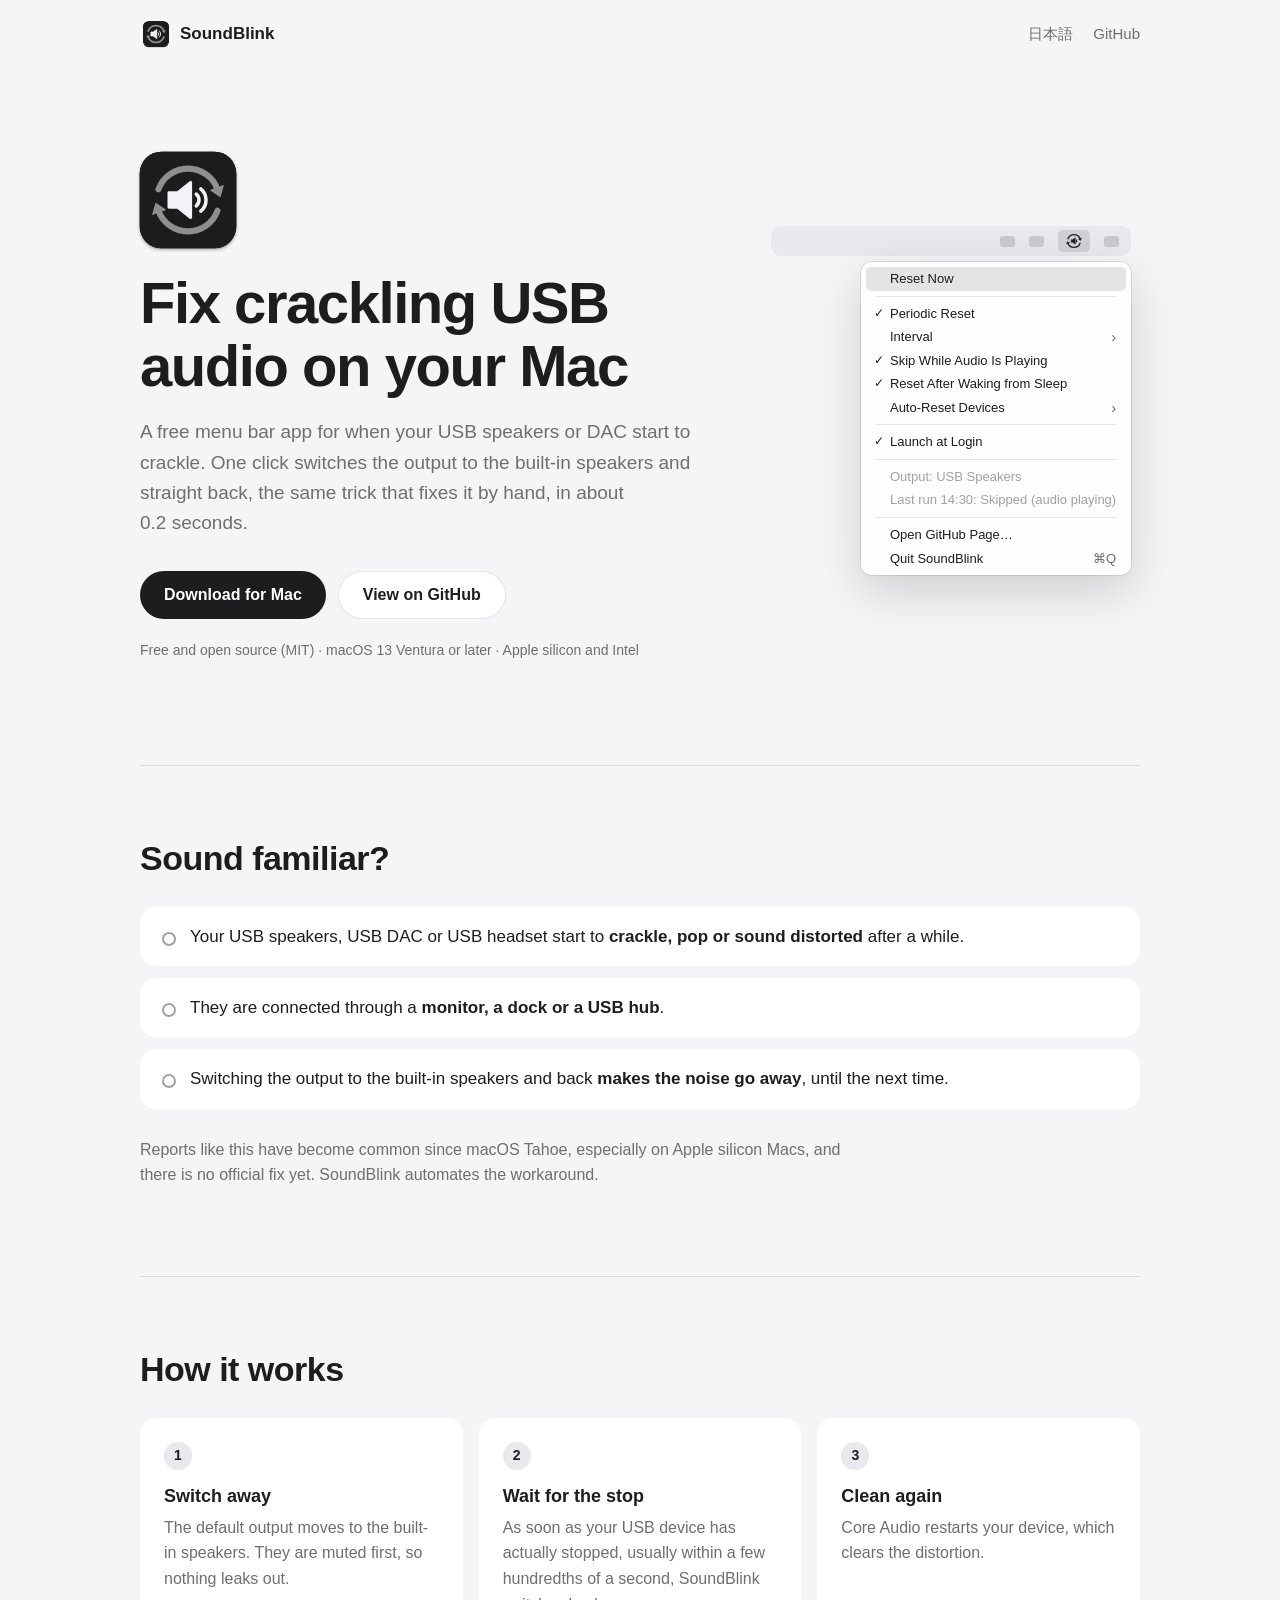
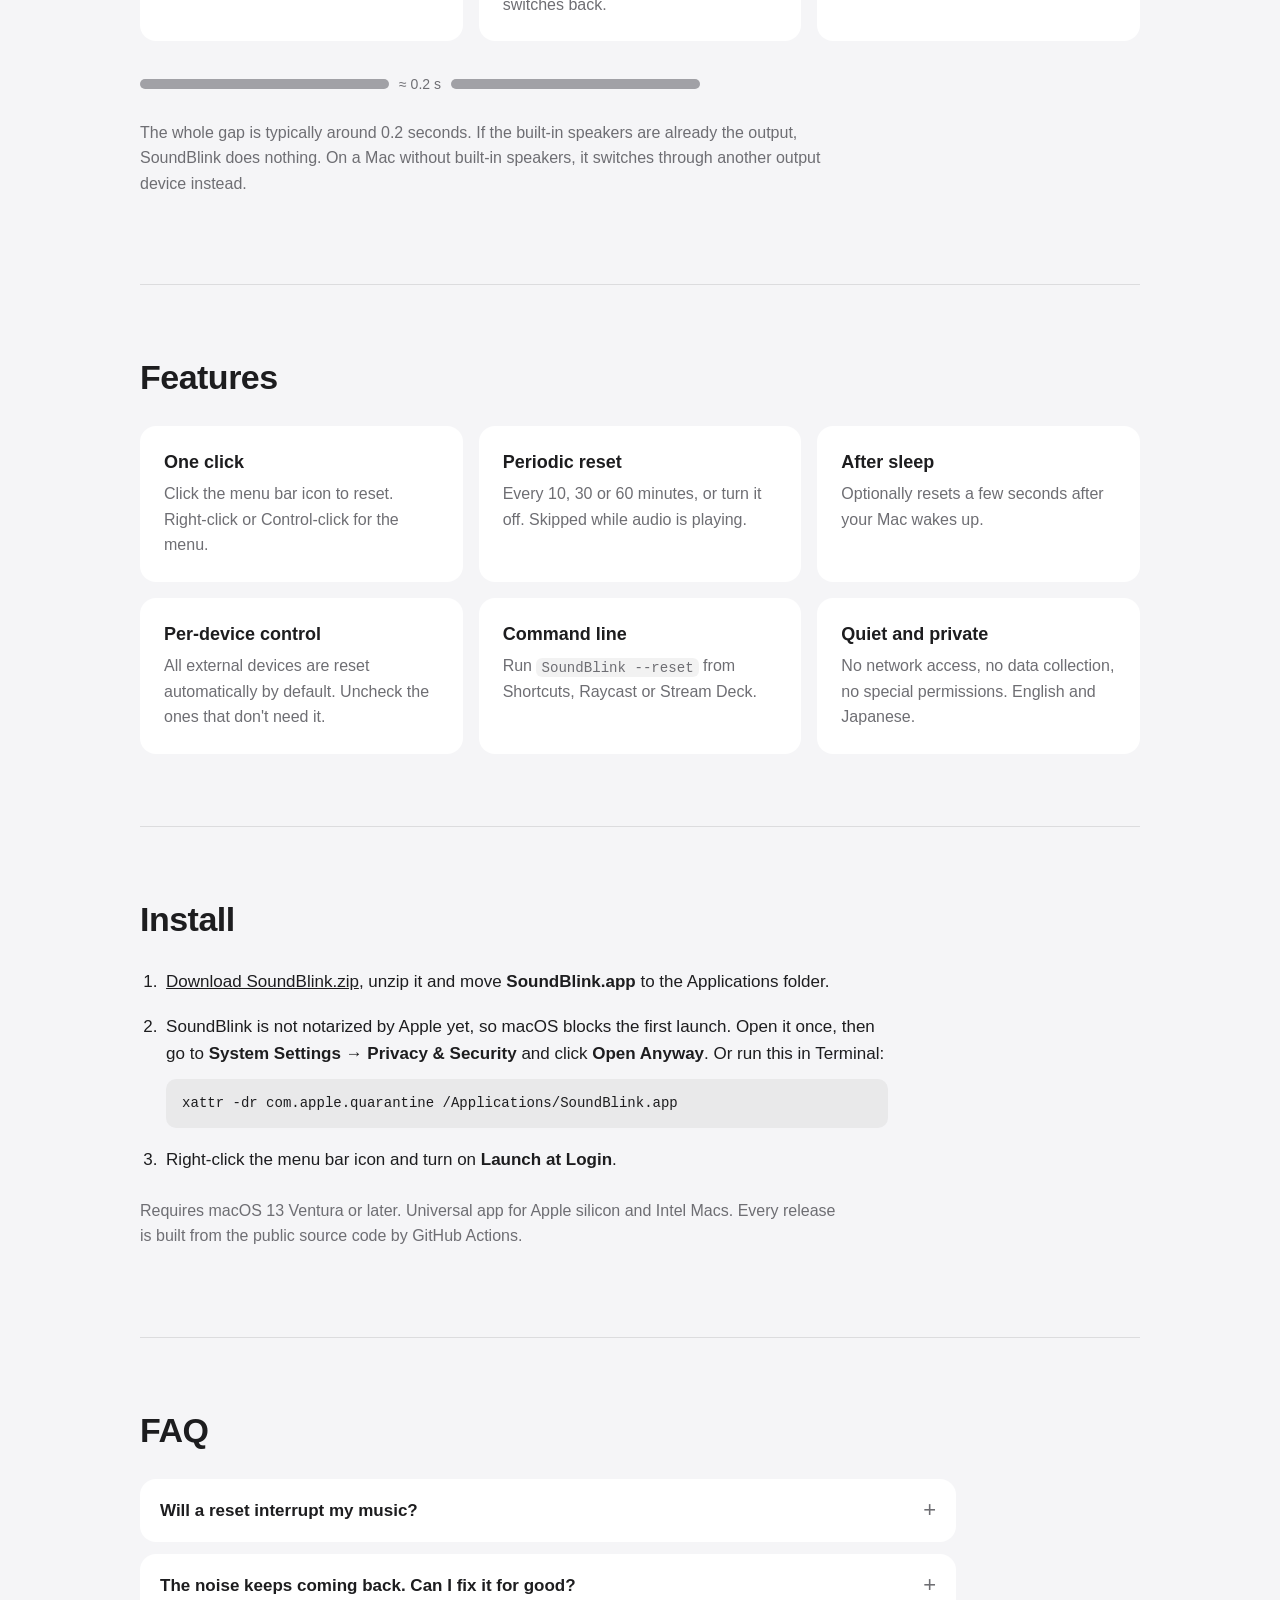
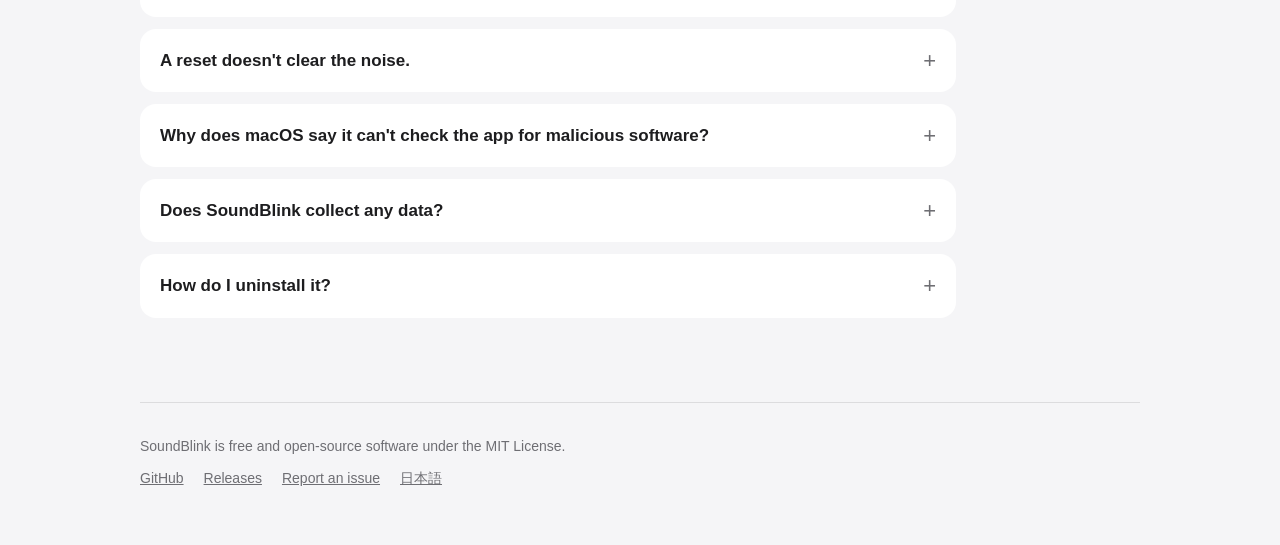
==== site/index.html @ cb3b3b08 "docs: add a landing page for GitHub Pages Add a static English and Japanese website under site/ with" ====
<!doctype html>
<html lang="en">
<head>
  <meta charset="utf-8">
  <meta name="viewport" content="width=device-width, initial-scale=1">
  <title>SoundBlink – Fix crackling USB audio on your Mac</title>
  <meta name="description" content="SoundBlink is a free, open-source macOS menu bar app that fixes crackling, popping or distorted USB speakers, DACs and headsets by briefly switching the output to the built-in speakers and back.">
  <link rel="canonical" href="https://takuhoito.github.io/SoundBlink/">
  <link rel="alternate" hreflang="en" href="https://takuhoito.github.io/SoundBlink/">
  <link rel="alternate" hreflang="ja" href="https://takuhoito.github.io/SoundBlink/ja/">
  <link rel="alternate" hreflang="x-default" href="https://takuhoito.github.io/SoundBlink/">
  <link rel="icon" href="assets/favicon.svg" type="image/svg+xml">
  <link rel="icon" href="assets/favicon-32.png" sizes="32x32" type="image/png">
  <link rel="apple-touch-icon" href="assets/apple-touch-icon.png">
  <meta name="theme-color" content="#f5f5f7" media="(prefers-color-scheme: light)">
  <meta name="theme-color" content="#0b0b0c" media="(prefers-color-scheme: dark)">
  <meta property="og:type" content="website">
  <meta property="og:site_name" content="SoundBlink">
  <meta property="og:title" content="SoundBlink – Fix crackling USB audio on your Mac">
  <meta property="og:description" content="A free menu bar app that clears crackling USB audio by blinking the output to the built-in speakers and back.">
  <meta property="og:url" content="https://takuhoito.github.io/SoundBlink/">
  <meta property="og:image" content="https://takuhoito.github.io/SoundBlink/assets/og.png">
  <meta property="og:image:width" content="1280">
  <meta property="og:image:height" content="640">
  <meta property="og:image:alt" content="SoundBlink: fix crackling USB audio on your Mac">
  <meta property="og:locale" content="en_US">
  <meta property="og:locale:alternate" content="ja_JP">
  <meta name="twitter:card" content="summary_large_image">
  <link rel="stylesheet" href="style.css">
  <script type="application/ld+json">
  {
    "@context": "https://schema.org",
    "@type": "SoftwareApplication",
    "name": "SoundBlink",
    "description": "A macOS menu bar app that fixes crackling USB audio by briefly switching the output to the built-in speakers and back.",
    "url": "https://takuhoito.github.io/SoundBlink/",
    "downloadUrl": "https://github.com/takuhoito/SoundBlink/releases/latest",
    "image": "https://takuhoito.github.io/SoundBlink/assets/og.png",
    "applicationCategory": "UtilitiesApplication",
    "operatingSystem": "macOS 13 or later",
    "license": "https://opensource.org/licenses/MIT",
    "isAccessibleForFree": true,
    "offers": { "@type": "Offer", "price": "0", "priceCurrency": "USD" }
  }
  </script>
</head>
<body>
  <div class="wrap">
    <header class="top">
      <a class="brand" href="./"><img src="assets/icon.svg" alt="" width="32" height="32">SoundBlink</a>
      <nav>
        <a href="ja/" hreflang="ja" lang="ja">日本語</a>
        <a href="https://github.com/takuhoito/SoundBlink">GitHub</a>
      </nav>
    </header>

    <main>
      <div class="hero">
        <div>
          <img class="hero-icon" src="assets/icon.svg" alt="" width="120" height="120">
          <h1>Fix crackling USB audio on your Mac</h1>
          <p class="lead">A free menu bar app for when your USB speakers or DAC start to crackle. One click switches the output to the built-in speakers and straight back, the same trick that fixes it by hand, in about 0.2&nbsp;seconds.</p>
          <div class="actions">
            <a class="button primary" href="https://github.com/takuhoito/SoundBlink/releases/latest/download/SoundBlink.zip">Download for Mac</a>
            <a class="button secondary" href="https://github.com/takuhoito/SoundBlink">View on GitHub</a>
          </div>
          <p class="meta">Free and open source (MIT) · macOS 13 Ventura or later · Apple silicon and Intel</p>
        </div>

        <div class="mock" role="img" aria-label="The SoundBlink menu, opened from its menu bar icon">
          <div class="mock-bar">
            <span class="other"></span>
            <span class="other"></span>
            <span class="status">
              <svg viewBox="0 0 100 100" fill="none" stroke="currentColor">
                <g stroke-width="8" stroke-linecap="round">
                  <path d="M12.41,36.32 A40,40 0 0 1 87.59,36.32"/>
                  <path d="M87.59,63.68 A40,40 0 0 1 12.41,63.68"/>
                </g>
                <g fill="currentColor" stroke-width="2" stroke-linejoin="round">
                  <path d="M91.69,47.60 L97.25,30.68 L76.57,38.20 Z"/>
                  <path d="M8.31,52.40 L2.75,69.32 L23.43,61.80 Z"/>
                </g>
                <g transform="translate(54.5 50) scale(0.169) translate(-512 -512)">
                  <path d="M382,462 H442 L530,392 V632 L442,562 H382 Z" fill="currentColor" stroke-width="20" stroke-linejoin="round"/>
                  <path d="M568.4,472.2 A52,52 0 0 1 568.4,551.8" stroke-width="40" stroke-linecap="round"/>
                </g>
              </svg>
            </span>
            <span class="other"></span>
          </div>
          <ul class="mock-menu">
            <li class="active">Reset Now</li>
            <li class="sep"></li>
            <li class="on">Periodic Reset</li>
            <li class="sub">Interval</li>
            <li class="on">Skip While Audio Is Playing</li>
            <li class="on">Reset After Waking from Sleep</li>
            <li class="sub">Auto-Reset Devices</li>
            <li class="sep"></li>
            <li class="on">Launch at Login</li>
            <li class="sep"></li>
            <li class="info">Output: USB Speakers</li>
            <li class="info">Last run 14:30: Skipped (audio playing)</li>
            <li class="sep"></li>
            <li>Open GitHub Page…</li>
            <li data-key="⌘Q">Quit SoundBlink</li>
          </ul>
        </div>
      </div>

      <section id="problem">
        <h2>Sound familiar?</h2>
        <ul class="symptoms">
          <li>Your USB speakers, USB DAC or USB headset start to <strong>crackle, pop or sound distorted</strong> after a while.</li>
          <li>They are connected through a <strong>monitor, a dock or a USB hub</strong>.</li>
          <li>Switching the output to the built-in speakers and back <strong>makes the noise go away</strong>, until the next time.</li>
        </ul>
        <p class="note">Reports like this have become common since macOS Tahoe, especially on Apple silicon Macs, and there is no official fix yet. SoundBlink automates the workaround.</p>
      </section>

      <section id="how-it-works">
        <h2>How it works</h2>
        <ol class="steps">
          <li>
            <h3>Switch away</h3>
            <p>The default output moves to the built-in speakers. They are muted first, so nothing leaks out.</p>
          </li>
          <li>
            <h3>Wait for the stop</h3>
            <p>As soon as your USB device has actually stopped, usually within a few hundredths of a second, SoundBlink switches back.</p>
          </li>
          <li>
            <h3>Clean again</h3>
            <p>Core Audio restarts your device, which clears the distortion.</p>
          </li>
        </ol>
        <div class="blink" aria-hidden="true">
          <span class="seg"></span><span class="gap">≈ 0.2 s</span><span class="seg"></span>
        </div>
        <p class="note">The whole gap is typically around 0.2 seconds. If the built-in speakers are already the output, SoundBlink does nothing. On a Mac without built-in speakers, it switches through another output device instead.</p>
      </section>

      <section id="features">
        <h2>Features</h2>
        <div class="cards">
          <div class="card">
            <h3>One click</h3>
            <p>Click the menu bar icon to reset. Right-click or Control-click for the menu.</p>
          </div>
          <div class="card">
            <h3>Periodic reset</h3>
            <p>Every 10, 30 or 60 minutes, or turn it off. Skipped while audio is playing.</p>
          </div>
          <div class="card">
            <h3>After sleep</h3>
            <p>Optionally resets a few seconds after your Mac wakes up.</p>
          </div>
          <div class="card">
            <h3>Per-device control</h3>
            <p>All external devices are reset automatically by default. Uncheck the ones that don't need it.</p>
          </div>
          <div class="card">
            <h3>Command line</h3>
            <p>Run <code>SoundBlink --reset</code> from Shortcuts, Raycast or Stream Deck.</p>
          </div>
          <div class="card">
            <h3>Quiet and private</h3>
            <p>No network access, no data collection, no special permissions. English and Japanese.</p>
          </div>
        </div>
      </section>

      <section id="install">
        <h2>Install</h2>
        <ol class="install">
          <li><a href="https://github.com/takuhoito/SoundBlink/releases/latest/download/SoundBlink.zip">Download SoundBlink.zip</a>, unzip it and move <strong>SoundBlink.app</strong> to the Applications folder.</li>
          <li>
            SoundBlink is not notarized by Apple yet, so macOS blocks the first launch. Open it once, then go to <strong>System Settings → Privacy &amp; Security</strong> and click <strong>Open Anyway</strong>. Or run this in Terminal:
            <pre><code>xattr -dr com.apple.quarantine /Applications/SoundBlink.app</code></pre>
          </li>
          <li>Right-click the menu bar icon and turn on <strong>Launch at Login</strong>.</li>
        </ol>
        <p class="note">Requires macOS 13 Ventura or later. Universal app for Apple silicon and Intel Macs. Every release is built from the public source code by GitHub Actions.</p>
      </section>

      <section id="faq">
        <h2>FAQ</h2>
        <details>
          <summary>Will a reset interrupt my music?</summary>
          <div class="answer">
            <p>Briefly, for about 0.2 seconds. Periodic resets are skipped while audio is playing (you can change this), so in practice they happen while your Mac is quiet.</p>
          </div>
        </details>
        <details>
          <summary>The noise keeps coming back. Can I fix it for good?</summary>
          <div class="answer">
            <p>SoundBlink is a workaround. The cause is in macOS or in the USB connection. Things worth trying:</p>
            <p>Connect the audio device directly to the Mac instead of through a monitor or hub. Avoid putting two USB audio devices, such as a USB microphone and USB speakers, on the same USB 2.0 hub.</p>
          </div>
        </details>
        <details>
          <summary>A reset doesn't clear the noise.</summary>
          <div class="answer">
            <p>An app that is set to a specific output device, rather than the system default, may keep its own stream open. Set that app's speaker to the system default, for example in the audio settings of Zoom or Teams.</p>
            <p>You can also make SoundBlink stay on the built-in speakers a little longer:</p>
            <pre><code>defaults write io.github.takuhoito.soundblink blinkHold -float 0.3</code></pre>
            <p>If that doesn't help, please <a href="https://github.com/takuhoito/SoundBlink/issues">open an issue</a> with the output of <code>SoundBlink --list</code>.</p>
          </div>
        </details>
        <details>
          <summary>Why does macOS say it can't check the app for malicious software?</summary>
          <div class="answer">
            <p>Notarization requires a paid Apple Developer Program membership, which this free project doesn't have yet. The source code is public, and every release is built from it by GitHub Actions.</p>
          </div>
        </details>
        <details>
          <summary>Does SoundBlink collect any data?</summary>
          <div class="answer">
            <p>No. It doesn't connect to the internet at all.</p>
          </div>
        </details>
        <details>
          <summary>How do I uninstall it?</summary>
          <div class="answer">
            <p>Turn off Launch at Login, quit SoundBlink and move it to the Trash. To remove its settings too, run:</p>
            <pre><code>defaults delete io.github.takuhoito.soundblink</code></pre>
          </div>
        </details>
      </section>
    </main>

    <footer class="foot">
      <p>SoundBlink is free and open-source software under the MIT License.</p>
      <nav>
        <a href="https://github.com/takuhoito/SoundBlink">GitHub</a>
        <a href="https://github.com/takuhoito/SoundBlink/releases">Releases</a>
        <a href="https://github.com/takuhoito/SoundBlink/issues">Report an issue</a>
        <a href="ja/" hreflang="ja" lang="ja">日本語</a>
      </nav>
    </footer>
  </div>
</body>
</html>
---- site/style.css ----
/* SoundBlink website. Plain CSS, no build step. */

:root {
  color-scheme: light dark;
  --bg: #f5f5f7;
  --surface: #ffffff;
  --surface-2: #e8e8ed;
  --text: #1d1d1f;
  --muted: #6e6e73;
  --faint: #a1a1a6;
  --line: rgba(0, 0, 0, 0.1);
  --button-bg: #1d1d1f;
  --button-text: #ffffff;
  --code-bg: rgba(0, 0, 0, 0.05);
  --menu-bg: rgba(255, 255, 255, 0.92);
  --menu-shadow: 0 16px 48px rgba(0, 0, 0, 0.16), 0 0 0 0.5px rgba(0, 0, 0, 0.2);
  --highlight: rgba(0, 0, 0, 0.1);
  --radius: 16px;
}

@media (prefers-color-scheme: dark) {
  :root {
    --bg: #0b0b0c;
    --surface: #1c1c1e;
    --surface-2: #2c2c2e;
    --text: #f2f2f7;
    --muted: #98989d;
    --faint: #636366;
    --line: rgba(255, 255, 255, 0.1);
    --button-bg: #f2f2f7;
    --button-text: #1c1c1e;
    --code-bg: rgba(255, 255, 255, 0.08);
    --menu-bg: rgba(44, 44, 46, 0.94);
    --menu-shadow: 0 16px 48px rgba(0, 0, 0, 0.5), 0 0 0 0.5px rgba(255, 255, 255, 0.2);
    --highlight: rgba(255, 255, 255, 0.16);
  }
}

* {
  box-sizing: border-box;
}

html {
  -webkit-text-size-adjust: 100%;
}

body {
  margin: 0;
  background: var(--bg);
  color: var(--text);
  font: 17px/1.6 -apple-system, BlinkMacSystemFont, "Segoe UI", "Hiragino Sans",
    "Hiragino Kaku Gothic ProN", "Noto Sans JP", Meiryo, sans-serif;
  -webkit-font-smoothing: antialiased;
}

body:lang(ja) {
  line-height: 1.8;
}

a {
  color: inherit;
}

code,
pre {
  font-family: ui-monospace, SFMono-Regular, Menlo, Consolas, monospace;
}

code {
  font-size: 0.88em;
  background: var(--code-bg);
  padding: 0.12em 0.36em;
  border-radius: 6px;
  white-space: nowrap;
}

pre {
  background: var(--code-bg);
  border-radius: 10px;
  padding: 14px 16px;
  margin: 12px 0 0;
  overflow-x: auto;
  font-size: 14px;
  line-height: 1.5;
}

pre code {
  background: none;
  padding: 0;
  font-size: inherit;
  white-space: inherit;
}

.wrap {
  max-width: 1040px;
  margin: 0 auto;
  padding: 0 20px;
}

/* Header */

.top {
  display: flex;
  align-items: center;
  justify-content: space-between;
  gap: 16px;
  padding: 18px 0;
}

.brand {
  display: flex;
  align-items: center;
  gap: 8px;
  font-weight: 600;
  text-decoration: none;
}

.brand img {
  width: 32px;
  height: 32px;
}

.top nav {
  display: flex;
  gap: 20px;
  font-size: 15px;
}

.top nav a {
  color: var(--muted);
  text-decoration: none;
}

.top nav a:hover {
  color: var(--text);
}

/* Hero */

.hero {
  display: grid;
  grid-template-columns: minmax(0, 1fr);
  gap: 56px;
  align-items: center;
  padding: 40px 0 80px;
}

@media (min-width: 880px) {
  .hero {
    grid-template-columns: minmax(0, 1.2fr) minmax(0, 0.8fr);
    padding: 72px 0 104px;
  }
}

.hero-icon {
  display: block;
  width: 120px;
  height: 120px;
  margin: 0 0 12px -12px;
}

h1 {
  margin: 0 0 20px;
  font-size: clamp(36px, 5.6vw, 58px);
  line-height: 1.08;
  letter-spacing: -0.025em;
}

h1:lang(ja) {
  font-size: clamp(30px, 4.6vw, 46px);
  line-height: 1.3;
  letter-spacing: 0;
}

.lead {
  max-width: 34em;
  margin: 0 0 32px;
  color: var(--muted);
  font-size: 19px;
}

.actions {
  display: flex;
  flex-wrap: wrap;
  gap: 12px;
}

.button {
  display: inline-flex;
  align-items: center;
  justify-content: center;
  min-height: 48px;
  padding: 0 24px;
  border-radius: 999px;
  font-size: 16px;
  font-weight: 600;
  text-decoration: none;
}

.button.primary {
  background: var(--button-bg);
  color: var(--button-text);
}

.button.secondary {
  border: 1px solid var(--line);
  background: var(--surface);
}

.button:hover {
  opacity: 0.85;
}

.meta {
  margin: 20px 0 0;
  color: var(--muted);
  font-size: 14px;
}

/* Menu mock-up (drawn in HTML so it follows the color scheme) */

.mock {
  width: 100%;
  max-width: 360px;
  margin: 0 auto;
  font: 13px/1.35 -apple-system, BlinkMacSystemFont, "Segoe UI", "Hiragino Sans", sans-serif;
  user-select: none;
}

.mock-bar {
  display: flex;
  align-items: center;
  justify-content: flex-end;
  gap: 14px;
  height: 30px;
  padding: 0 12px;
  border-radius: 10px;
  background: var(--surface-2);
}

.mock-bar .other {
  width: 15px;
  height: 11px;
  border-radius: 3px;
  background: var(--faint);
  opacity: 0.45;
}

.mock-bar .status {
  display: grid;
  place-items: center;
  width: 32px;
  height: 22px;
  border-radius: 5px;
  background: var(--highlight);
}

.mock-bar .status svg {
  width: 16px;
  height: 16px;
}

.mock-menu {
  width: max-content;
  min-width: 250px;
  max-width: 100%;
  margin: 6px 0 0 auto;
  padding: 5px;
  list-style: none;
  border-radius: 10px;
  background: var(--menu-bg);
  box-shadow: var(--menu-shadow);
}

.mock-menu li {
  position: relative;
  padding: 3px 10px 3px 24px;
  border-radius: 5px;
  white-space: nowrap;
  overflow: hidden;
  text-overflow: ellipsis;
}

.mock-menu li.sub,
.mock-menu li[data-key] {
  padding-right: 40px;
}

.mock-menu li.active {
  background: var(--highlight);
}

.mock-menu li.on::before {
  content: "✓";
  position: absolute;
  left: 8px;
  font-size: 12px;
}

.mock-menu li.sub::after,
.mock-menu li[data-key]::after {
  position: absolute;
  right: 10px;
  color: var(--muted);
}

.mock-menu li.sub::after {
  content: "›";
  font-size: 15px;
  line-height: 1.2;
}

.mock-menu li[data-key]::after {
  content: attr(data-key);
}

.mock-menu li.info {
  color: var(--faint);
}

.mock-menu li.sep {
  height: 1px;
  margin: 5px 10px;
  padding: 0;
  background: var(--line);
}

/* Sections */

section {
  padding: 72px 0;
  border-top: 1px solid var(--line);
}

h2 {
  margin: 0 0 28px;
  font-size: clamp(26px, 3.4vw, 34px);
  line-height: 1.2;
  letter-spacing: -0.015em;
}

h2:lang(ja) {
  letter-spacing: 0;
}

h3 {
  margin: 0 0 6px;
  font-size: 18px;
  line-height: 1.4;
}

.card p,
.steps p {
  margin: 0;
  color: var(--muted);
  font-size: 16px;
}

.note {
  max-width: 44em;
  color: var(--muted);
  font-size: 16px;
}

.symptoms {
  display: grid;
  gap: 12px;
  margin: 0 0 28px;
  padding: 0;
  list-style: none;
}

.symptoms li {
  position: relative;
  padding: 16px 20px 16px 50px;
  border-radius: var(--radius);
  background: var(--surface);
}

.symptoms li::before {
  content: "";
  position: absolute;
  left: 22px;
  top: calc(16px + 0.8em - 5px);
  width: 10px;
  height: 10px;
  border-radius: 50%;
  border: 2px solid var(--faint);
}

.steps {
  display: grid;
  gap: 16px;
  margin: 0 0 32px;
  padding: 0;
  list-style: none;
  counter-reset: step;
}

@media (min-width: 760px) {
  .steps {
    grid-template-columns: repeat(3, 1fr);
  }
}

.steps li {
  padding: 24px;
  border-radius: var(--radius);
  background: var(--surface);
}

.steps li::before {
  counter-increment: step;
  content: counter(step);
  display: grid;
  place-items: center;
  width: 28px;
  height: 28px;
  margin-bottom: 14px;
  border-radius: 50%;
  background: var(--surface-2);
  font-size: 14px;
  font-weight: 600;
}

/* "The gap is about 0.2 s" strip */

.blink {
  display: grid;
  grid-template-columns: 1fr auto 1fr;
  align-items: center;
  gap: 6px;
  max-width: 560px;
  margin: 0 0 24px;
  color: var(--muted);
  font-size: 14px;
}

.blink .seg {
  height: 10px;
  border-radius: 5px;
  background: var(--faint);
}

.blink .gap {
  padding: 0 4px;
  white-space: nowrap;
}

.cards {
  display: grid;
  gap: 16px;
  grid-template-columns: repeat(auto-fit, minmax(260px, 1fr));
}

.card {
  padding: 24px;
  border-radius: var(--radius);
  background: var(--surface);
}

.install {
  max-width: 44em;
  margin: 0 0 24px;
  padding-left: 1.3em;
}

.install li {
  margin-bottom: 18px;
  padding-left: 4px;
}

details {
  max-width: 48em;
  margin-bottom: 12px;
  padding: 0 20px;
  border-radius: var(--radius);
  background: var(--surface);
}

summary {
  position: relative;
  padding: 18px 32px 18px 0;
  font-weight: 600;
  cursor: pointer;
  list-style: none;
}

summary::-webkit-details-marker {
  display: none;
}

summary::after {
  content: "+";
  position: absolute;
  right: 0;
  top: 50%;
  transform: translateY(-50%);
  color: var(--muted);
  font-size: 22px;
  font-weight: 400;
}

details[open] summary::after {
  content: "−";
}

details .answer {
  padding-bottom: 18px;
  color: var(--muted);
  font-size: 16px;
}

details .answer p {
  margin: 0 0 10px;
}

details .answer p:last-child {
  margin-bottom: 0;
}

/* Footer */

.foot {
  padding: 32px 0 56px;
  border-top: 1px solid var(--line);
  color: var(--muted);
  font-size: 14px;
}

.foot p {
  margin: 0 0 10px;
}

.foot nav {
  display: flex;
  flex-wrap: wrap;
  gap: 8px 20px;
}
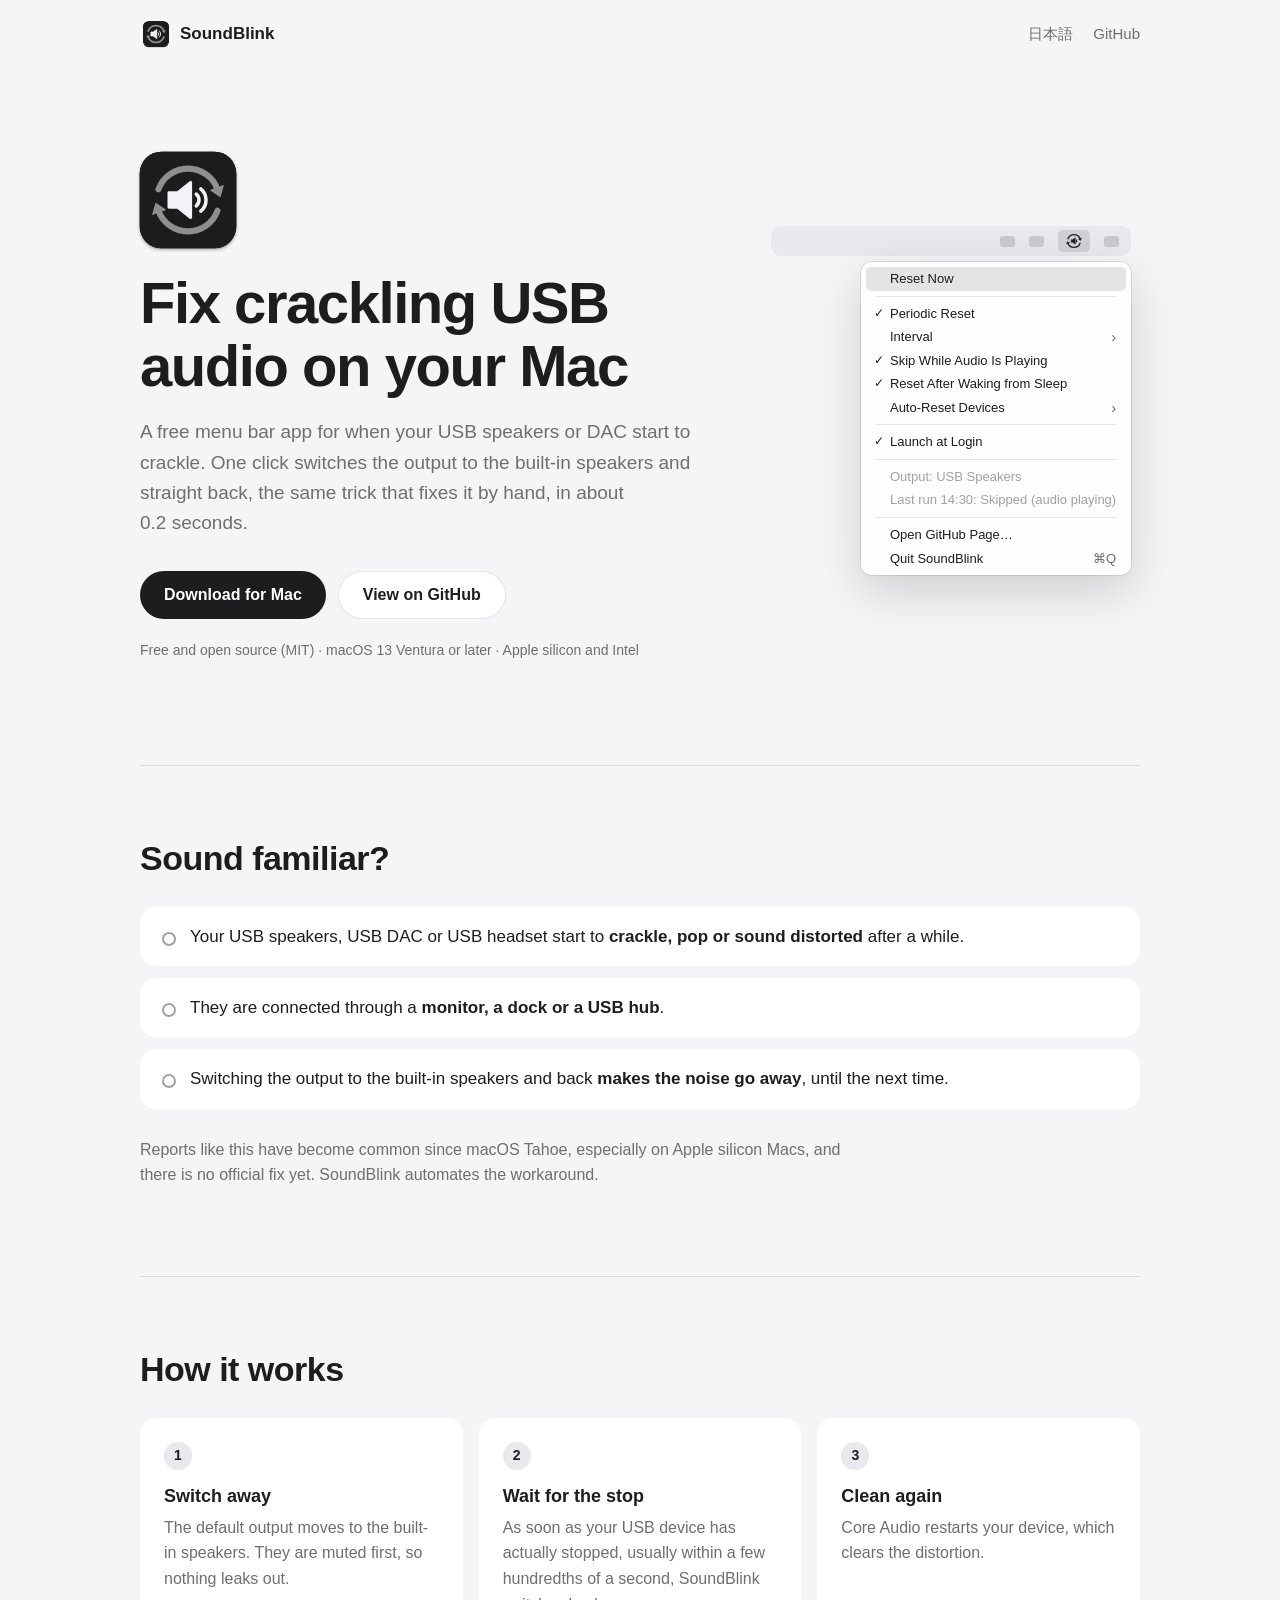
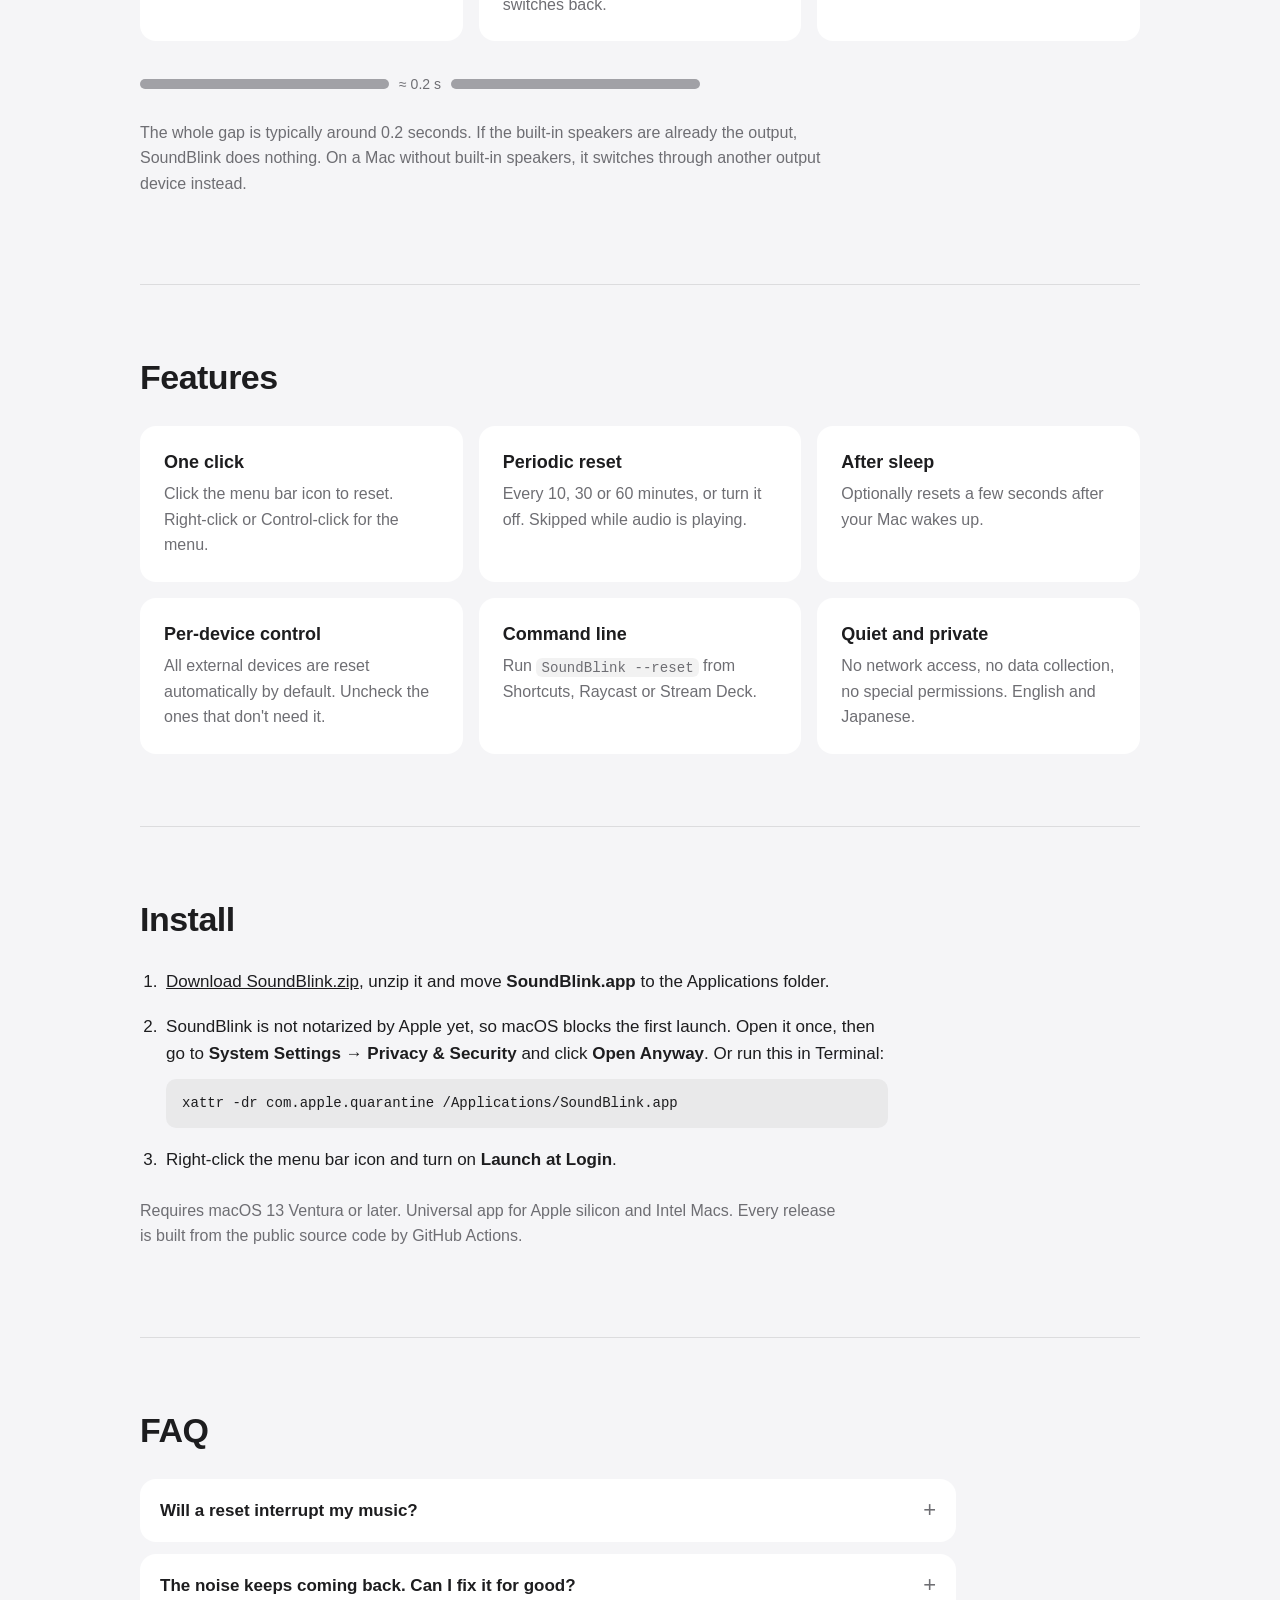
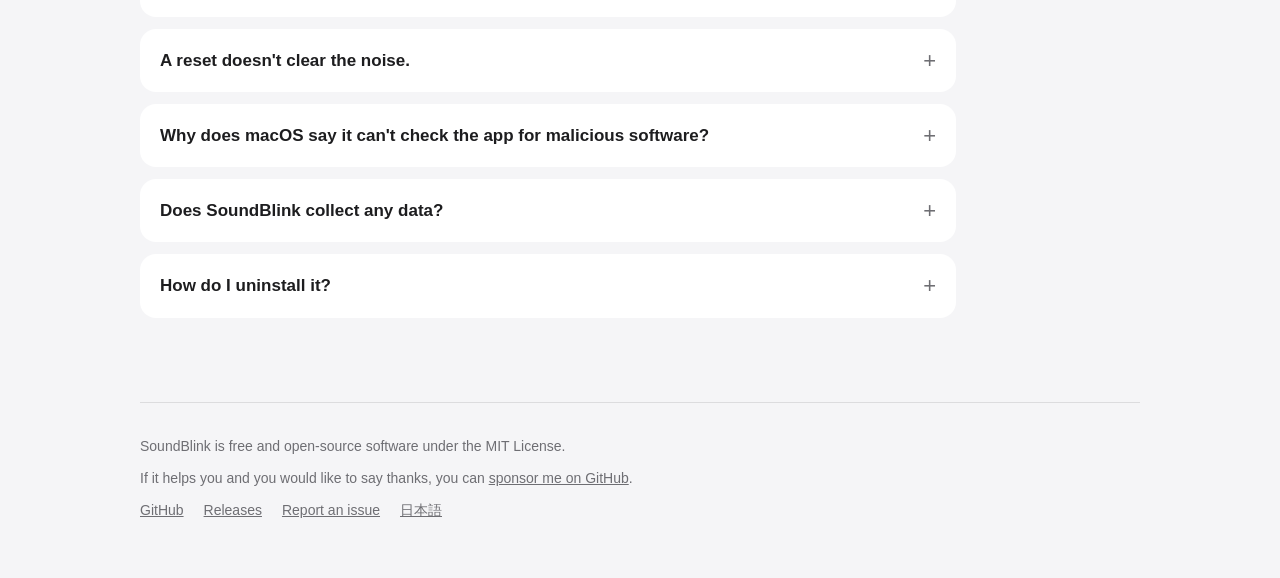
==== commit ac31ecee: "docs: add a GitHub Sponsors link Add FUNDING.yml so the repository shows a Sponsor button, and menti" ====
--- a/site/index.html
+++ b/site/index.html
@@ -232,6 +232,7 @@
 
     <footer class="foot">
       <p>SoundBlink is free and open-source software under the MIT License.</p>
+      <p>If it helps you and you would like to say thanks, you can <a href="https://github.com/sponsors/takuhoito">sponsor me on GitHub</a>.</p>
       <nav>
         <a href="https://github.com/takuhoito/SoundBlink">GitHub</a>
         <a href="https://github.com/takuhoito/SoundBlink/releases">Releases</a>
